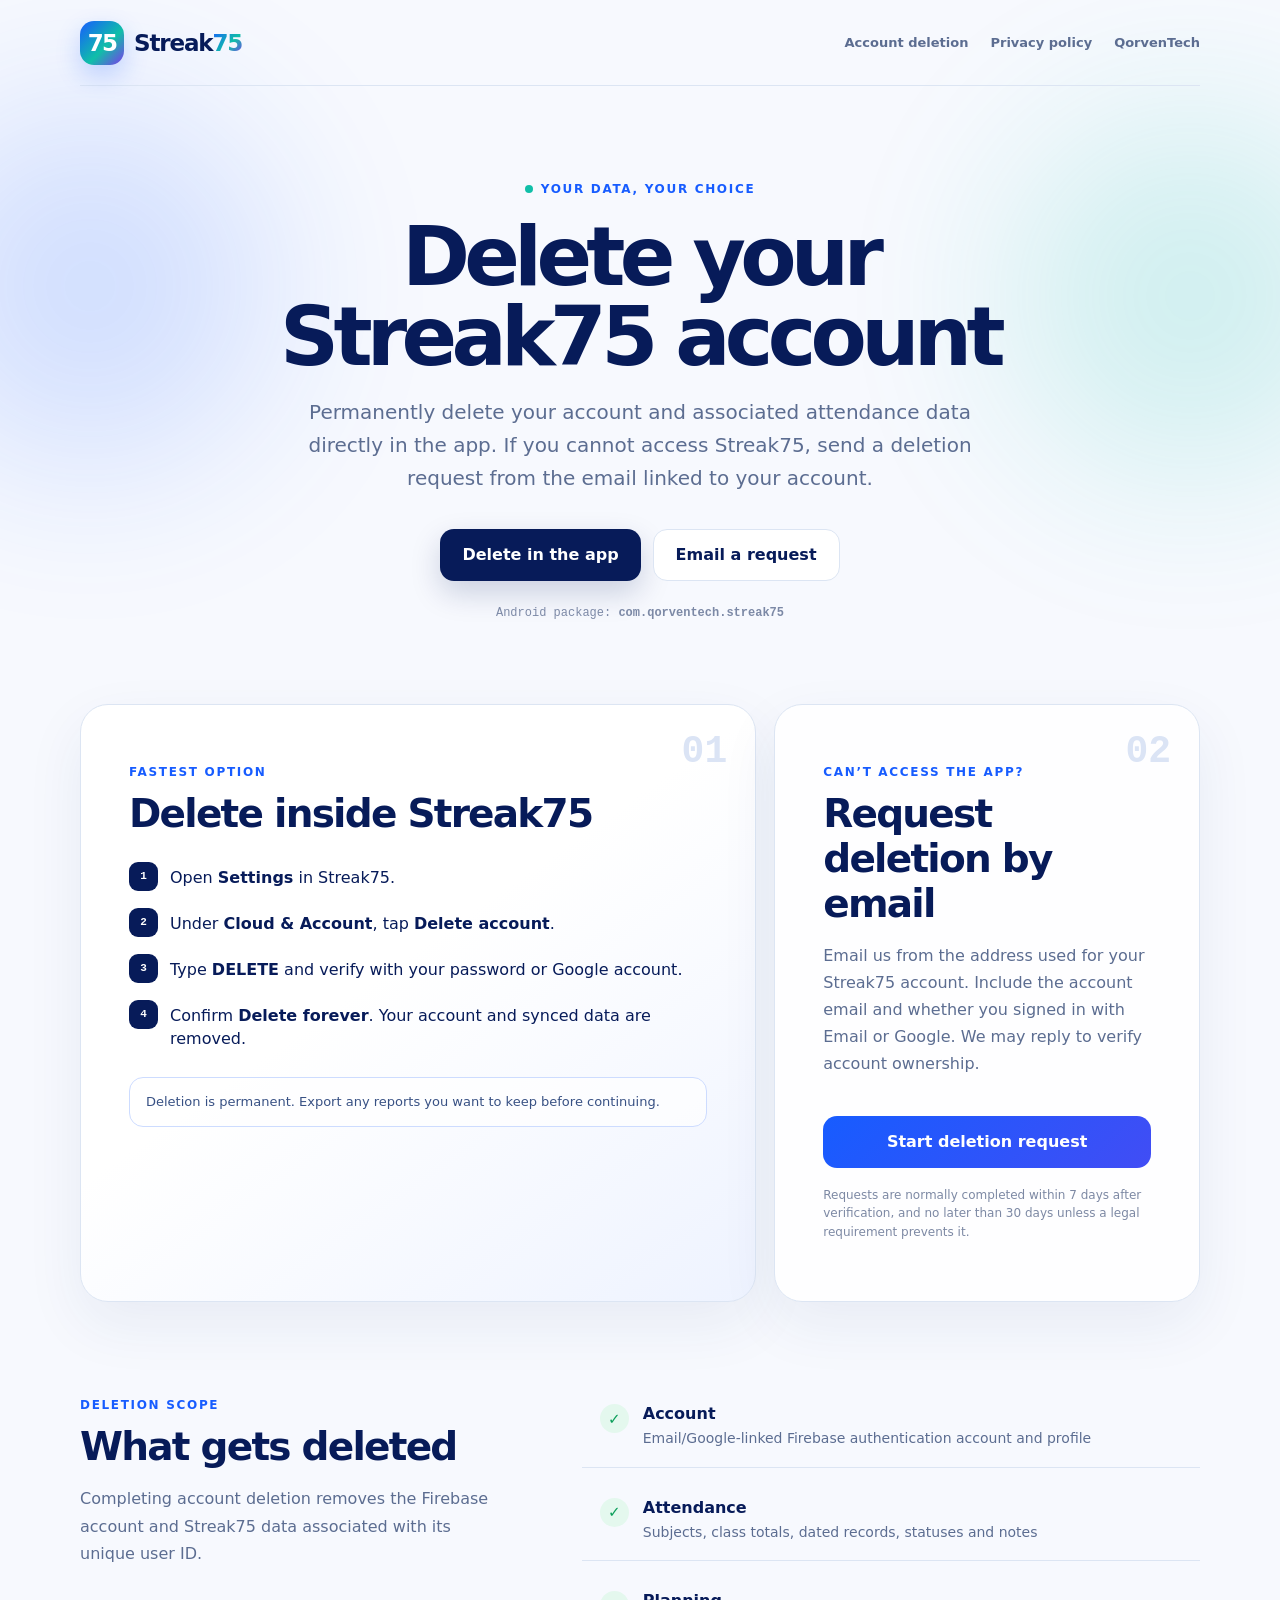
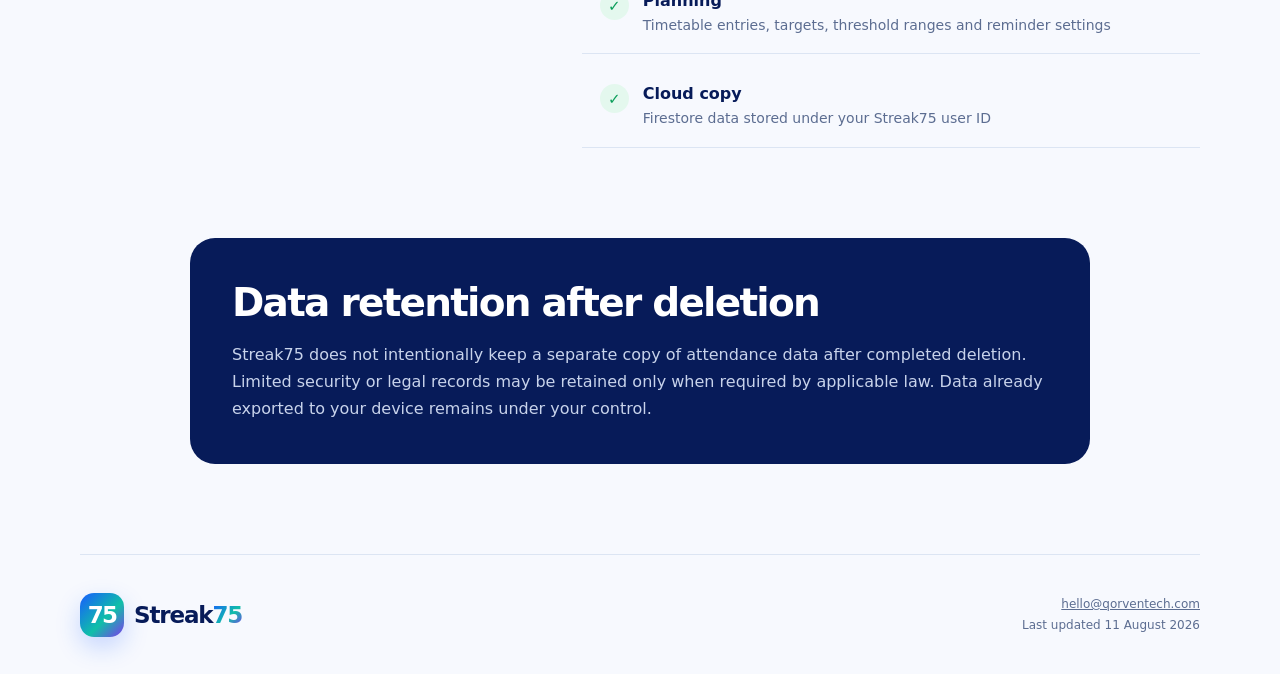
==== streak75/index.html @ 460e5b20 "Publish Streak75 account deletion page" ====
<!doctype html>
<html lang="en">
<head>
  <meta charset="utf-8">
  <meta name="viewport" content="width=device-width,initial-scale=1">
  <title>Delete your Streak75 account | QorvenTech</title>
  <meta name="description" content="Official Streak75 account and data deletion instructions from QorvenTech.">
  <link rel="canonical" href="https://qorventech.com/streak75/">
  <link rel="stylesheet" href="styles.css">
</head>
<body>
<main>
  <nav class="nav" aria-label="Streak75 account deletion">
    <a class="brand" href="#top"><span class="brand-mark">75</span><span>Streak<span class="brand75">75</span></span></a>
    <div class="nav-links"><span>Account deletion</span><a href="privacy/">Privacy policy</a><a href="https://qorventech.com/">QorvenTech</a></div>
  </nav>

  <section class="hero" id="top">
    <div class="eyebrow"><i></i>Your data, your choice</div>
    <h1>Delete your Streak75 account</h1>
    <p class="hero-copy">Permanently delete your account and associated attendance data directly in the app. If you cannot access Streak75, send a deletion request from the email linked to your account.</p>
    <div class="hero-actions">
      <a class="button button-primary" href="#in-app">Delete in the app</a>
      <a class="button button-secondary" href="mailto:hello@qorventech.com?subject=Streak75%20account%20deletion%20request&body=Hello%20Streak75%20Support%2C%0A%0AI%20want%20to%20permanently%20delete%20my%20Streak75%20account%20and%20associated%20data.%0A%0AAccount%20email%20used%20in%20Streak75%3A%20%0ASign-in%20method%20(Email%20or%20Google)%3A%20%0A%0AI%20understand%20this%20cannot%20be%20undone.">Email a request</a>
    </div>
    <p class="package">Android package: <strong>com.qorventech.streak75</strong></p>
  </section>

  <section class="grid" aria-label="Deletion options">
    <article class="card featured" id="in-app">
      <div class="card-no">01</div><p class="kicker">Fastest option</p><h2>Delete inside Streak75</h2>
      <ol class="steps">
        <li><span>1</span><p>Open <strong>Settings</strong> in Streak75.</p></li>
        <li><span>2</span><p>Under <strong>Cloud &amp; Account</strong>, tap <strong>Delete account</strong>.</p></li>
        <li><span>3</span><p>Type <strong>DELETE</strong> and verify with your password or Google account.</p></li>
        <li><span>4</span><p>Confirm <strong>Delete forever</strong>. Your account and synced data are removed.</p></li>
      </ol>
      <div class="callout">Deletion is permanent. Export any reports you want to keep before continuing.</div>
    </article>
    <article class="card">
      <div class="card-no">02</div><p class="kicker">Can’t access the app?</p><h2>Request deletion by email</h2>
      <p>Email us from the address used for your Streak75 account. Include the account email and whether you signed in with Email or Google. We may reply to verify account ownership.</p>
      <a class="button email" href="mailto:hello@qorventech.com?subject=Streak75%20account%20deletion%20request">Start deletion request</a>
      <p class="small">Requests are normally completed within 7 days after verification, and no later than 30 days unless a legal requirement prevents it.</p>
    </article>
  </section>

  <section class="data">
    <div><p class="kicker">Deletion scope</p><h2>What gets deleted</h2><p class="section-copy">Completing account deletion removes the Firebase account and Streak75 data associated with its unique user ID.</p></div>
    <div class="data-list">
      <div class="data-item"><span class="check">✓</span><div><h3>Account</h3><p>Email/Google-linked Firebase authentication account and profile</p></div></div>
      <div class="data-item"><span class="check">✓</span><div><h3>Attendance</h3><p>Subjects, class totals, dated records, statuses and notes</p></div></div>
      <div class="data-item"><span class="check">✓</span><div><h3>Planning</h3><p>Timetable entries, targets, threshold ranges and reminder settings</p></div></div>
      <div class="data-item"><span class="check">✓</span><div><h3>Cloud copy</h3><p>Firestore data stored under your Streak75 user ID</p></div></div>
    </div>
  </section>

  <section class="retention"><h2>Data retention after deletion</h2><p>Streak75 does not intentionally keep a separate copy of attendance data after completed deletion. Limited security or legal records may be retained only when required by applicable law. Data already exported to your device remains under your control.</p></section>
  <footer><a class="brand" href="#top"><span class="brand-mark">75</span><span>Streak<span class="brand75">75</span></span></a><div><a href="mailto:hello@qorventech.com">hello@qorventech.com</a><p>Last updated 11 August 2026</p></div></footer>
</main>
</body>
</html>
---- streak75/styles.css ----
:root {
  --ink: #071b59;
  --muted: #5c6d91;
  --blue: #175cff;
  --teal: #10bfa8;
  --paper: #f7f9fe;
  --line: #dce5f3;
}

* { box-sizing: border-box; }
html { scroll-behavior: smooth; }
body {
  margin: 0;
  background: var(--paper);
  color: var(--ink);
  font-family: Inter, ui-sans-serif, system-ui, -apple-system, BlinkMacSystemFont, "Segoe UI", sans-serif;
}
a { color: inherit; }
main { min-height: 100vh; overflow: hidden; }
.nav {
  width: min(1120px, calc(100% - 40px));
  min-height: 86px;
  margin: 0 auto;
  display: flex;
  align-items: center;
  justify-content: space-between;
  border-bottom: 1px solid var(--line);
}
.brand {
  display: inline-flex;
  align-items: center;
  gap: 10px;
  text-decoration: none;
  font-size: 23px;
  font-weight: 800;
  letter-spacing: -.05em;
}
.brand-mark {
  width: 44px;
  height: 44px;
  display: inline-grid;
  place-items: center;
  border-radius: 14px;
  color: white;
  background: linear-gradient(135deg, var(--blue), var(--teal) 58%, #7c3aed);
  box-shadow: 0 10px 24px rgba(23,92,255,.22);
  letter-spacing: -.08em;
}
.brand75 {
  background: linear-gradient(135deg, var(--blue), var(--teal) 58%, #7c3aed);
  background-clip: text;
  color: transparent;
}
.nav-links { display: flex; gap: 22px; color: var(--muted); font-size: 13px; font-weight: 700; }
.nav-links a { text-decoration: none; }
.nav-links a:hover { color: var(--blue); }
.hero {
  position: relative;
  width: min(940px, calc(100% - 40px));
  margin: 0 auto;
  padding: 92px 0 72px;
  text-align: center;
}
.hero::before, .hero::after {
  content: "";
  position: absolute;
  z-index: -1;
  width: 360px;
  height: 360px;
  border-radius: 50%;
  filter: blur(90px);
  opacity: .17;
}
.hero::before { left: -260px; top: 20px; background: var(--blue); }
.hero::after { right: -260px; top: 30px; background: var(--teal); }
.eyebrow, .kicker {
  color: var(--blue);
  font-size: 12px;
  font-weight: 800;
  letter-spacing: .14em;
  text-transform: uppercase;
}
.eyebrow { display: inline-flex; align-items: center; gap: 8px; }
.eyebrow i { width: 8px; height: 8px; border-radius: 50%; background: var(--teal); }
h1 {
  max-width: 820px;
  margin: 20px auto 18px;
  font-size: clamp(46px, 7vw, 82px);
  line-height: .98;
  letter-spacing: -.07em;
}
.hero-copy { max-width: 690px; margin: 0 auto; color: var(--muted); font-size: clamp(17px,2vw,20px); line-height: 1.65; }
.hero-actions { margin-top: 34px; display: flex; justify-content: center; gap: 12px; flex-wrap: wrap; }
.button {
  min-height: 52px;
  padding: 0 22px;
  border-radius: 14px;
  display: inline-flex;
  align-items: center;
  justify-content: center;
  font-weight: 750;
  text-decoration: none;
}
.button-primary { background: var(--ink); color: white; box-shadow: 0 12px 30px rgba(7,27,89,.18); }
.button-secondary { background: white; border: 1px solid var(--line); }
.package { margin-top: 25px; color: #7c89a6; font-family: ui-monospace, SFMono-Regular, Consolas, monospace; font-size: 12px; }
.grid {
  width: min(1120px, calc(100% - 40px));
  margin: 0 auto;
  display: grid;
  grid-template-columns: 1.35fr .85fr;
  gap: 18px;
}
.card {
  position: relative;
  padding: clamp(28px,4vw,48px);
  border: 1px solid var(--line);
  border-radius: 28px;
  background: rgba(255,255,255,.92);
  box-shadow: 0 22px 60px rgba(28,55,112,.07);
}
.card.featured { background: linear-gradient(145deg, white 45%, #eef3ff); }
.card-no { position: absolute; right: 28px; top: 25px; color: #dbe4f5; font: 700 38px ui-monospace, monospace; }
.card h2, .data h2, .retention h2 { margin: 9px 0 14px; font-size: clamp(27px,3.5vw,39px); letter-spacing: -.045em; }
.card > p:not(.kicker), .section-copy, .retention p { color: var(--muted); line-height: 1.7; }
.steps { list-style: none; margin: 26px 0 0; padding: 0; display: grid; gap: 17px; }
.steps li { display: flex; align-items: flex-start; gap: 12px; }
.steps span, .check {
  flex: 0 0 auto;
  width: 29px;
  height: 29px;
  border-radius: 9px;
  display: inline-flex;
  align-items: center;
  justify-content: center;
  background: var(--ink);
  color: white;
  font: 700 11px ui-monospace, monospace;
}
.steps p { margin: 4px 0 0; line-height: 1.45; }
.callout { margin-top: 27px; padding: 14px 16px; border: 1px solid #cddcff; border-radius: 14px; background: rgba(255,255,255,.7); color: #385184; font-size: 13px; line-height: 1.5; }
.email { width: 100%; margin-top: 22px; background: linear-gradient(135deg,var(--blue),#414df5); color: white; }
.small { margin-top: 18px; color: #7d89a4 !important; font-size: 12px; line-height: 1.55 !important; }
.data {
  width: min(1120px, calc(100% - 40px));
  margin: 84px auto 0;
  display: grid;
  grid-template-columns: .8fr 1.2fr;
  gap: clamp(30px,7vw,90px);
}
.data-list { display: grid; gap: 12px; }
.data-item { padding: 18px; display: flex; gap: 14px; border-bottom: 1px solid var(--line); }
.check { background: #e4f8ee; color: #0b9e5a; border-radius: 50%; font-family: inherit; font-size: 15px; }
.data-item h3 { margin: 0 0 5px; font-size: 16px; }
.data-item p { margin: 0; color: var(--muted); font-size: 14px; line-height: 1.45; }
.retention { width: min(900px, calc(100% - 40px)); margin: 90px auto; padding: 42px; border-radius: 25px; background: var(--ink); color: white; }
.retention h2 { margin-top: 0; }
.retention p { margin-bottom: 0; color: #c8d3eb; }
footer { width: min(1120px, calc(100% - 40px)); min-height: 120px; margin: 0 auto; border-top: 1px solid var(--line); display: flex; align-items: center; justify-content: space-between; }
footer > div { text-align: right; color: var(--muted); font-size: 12px; }
footer p { margin: 7px 0 0; }
.policy { width: min(830px, calc(100% - 40px)); margin: 0 auto; padding-bottom: 50px; }
.policy-header { padding: 78px 0 52px; border-bottom: 1px solid var(--line); }
.policy-header h1 { margin-left: 0; text-align: left; font-size: clamp(44px,7vw,72px); }
.policy-header .hero-copy { margin-left: 0; }
.policy-date { margin-top: 20px; color: #7c89a6; font: 12px ui-monospace, monospace; }
.policy section { padding: 34px 0; border-bottom: 1px solid var(--line); }
.policy section h2 { margin: 0 0 14px; font-size: 25px; letter-spacing: -.035em; }
.policy section h3 { margin: 24px 0 8px; font-size: 16px; }
.policy section p, .policy section li { color: var(--muted); font-size: 15px; line-height: 1.75; }
.policy section a { color: var(--blue); font-weight: 700; }
.policy section ul { padding-left: 20px; }
.contact { margin-top: 34px; padding: 30px !important; border: 0 !important; border-radius: 22px; background: white; box-shadow: 0 18px 50px rgba(28,55,112,.08); }

@media (max-width:760px) {
  .nav { min-height: 72px; }
  .nav-links { display: none; }
  .hero { padding: 70px 0 55px; }
  .grid, .data { grid-template-columns: 1fr; }
  .data { margin-top: 65px; gap: 18px; }
  .retention { margin: 65px auto; padding: 28px; }
  footer { padding: 28px 0; gap: 22px; align-items: flex-start; flex-direction: column; }
  footer > div { text-align: left; }
}

@media (prefers-reduced-motion:reduce) {
  html { scroll-behavior: auto; }
}
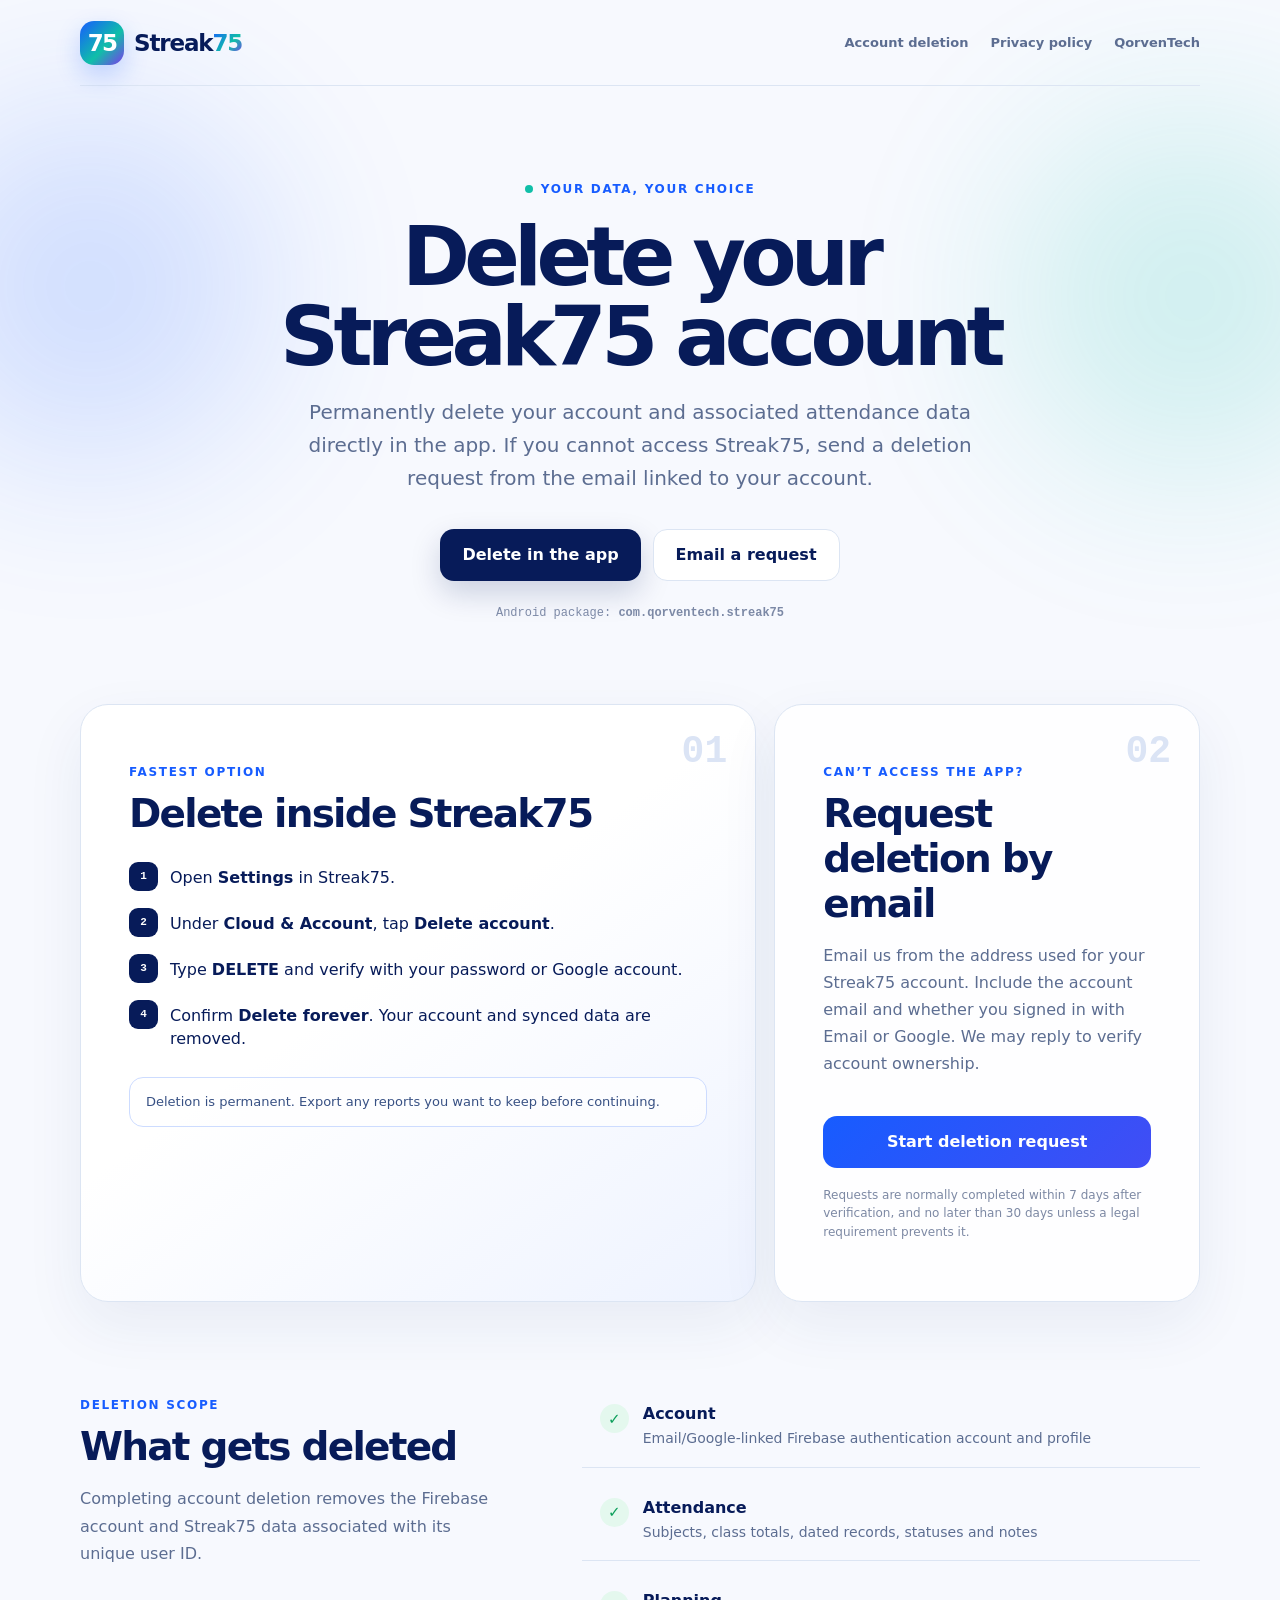
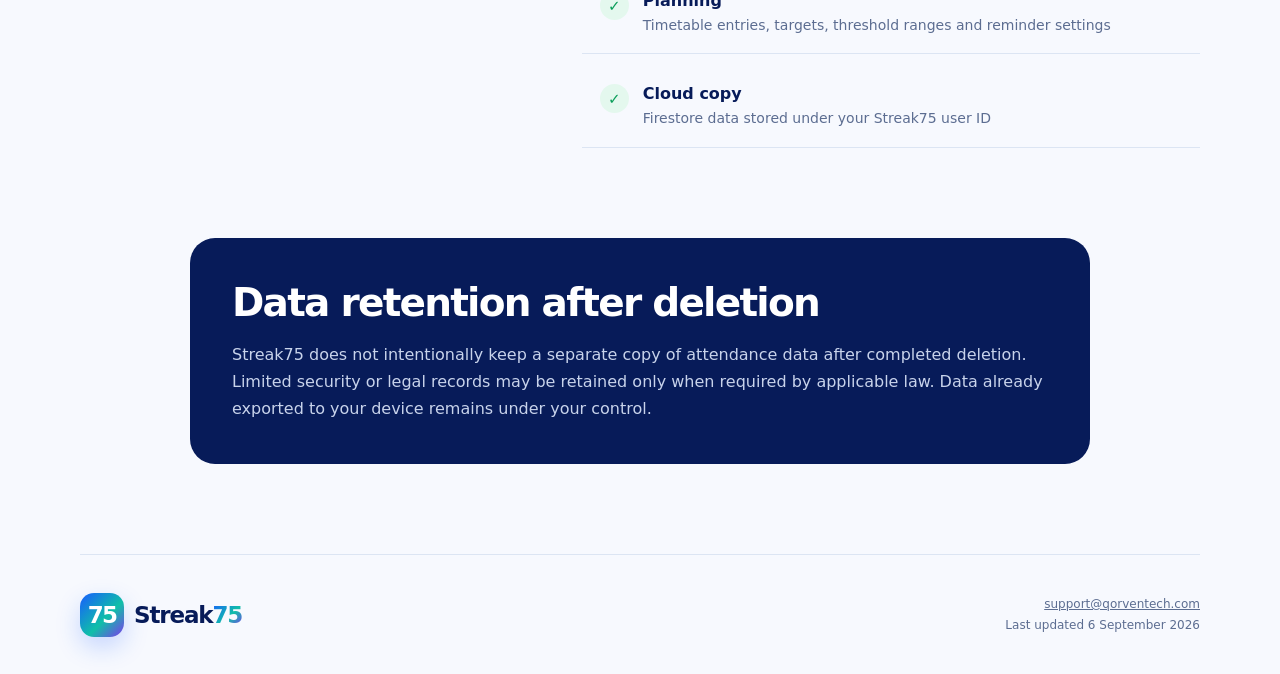
==== commit 172c8815: "Update Streak75 support contact" ====
--- a/streak75/index.html
+++ b/streak75/index.html
@@ -21,7 +21,7 @@
     <p class="hero-copy">Permanently delete your account and associated attendance data directly in the app. If you cannot access Streak75, send a deletion request from the email linked to your account.</p>
     <div class="hero-actions">
       <a class="button button-primary" href="#in-app">Delete in the app</a>
-      <a class="button button-secondary" href="mailto:hello@qorventech.com?subject=Streak75%20account%20deletion%20request&body=Hello%20Streak75%20Support%2C%0A%0AI%20want%20to%20permanently%20delete%20my%20Streak75%20account%20and%20associated%20data.%0A%0AAccount%20email%20used%20in%20Streak75%3A%20%0ASign-in%20method%20(Email%20or%20Google)%3A%20%0A%0AI%20understand%20this%20cannot%20be%20undone.">Email a request</a>
+      <a class="button button-secondary" href="mailto:support@qorventech.com?subject=Streak75%20account%20deletion%20request&body=Hello%20Streak75%20Support%2C%0A%0AI%20want%20to%20permanently%20delete%20my%20Streak75%20account%20and%20associated%20data.%0A%0AAccount%20email%20used%20in%20Streak75%3A%20%0ASign-in%20method%20(Email%20or%20Google)%3A%20%0A%0AI%20understand%20this%20cannot%20be%20undone.">Email a request</a>
     </div>
     <p class="package">Android package: <strong>com.qorventech.streak75</strong></p>
   </section>
@@ -40,7 +40,7 @@
     <article class="card">
       <div class="card-no">02</div><p class="kicker">Can’t access the app?</p><h2>Request deletion by email</h2>
       <p>Email us from the address used for your Streak75 account. Include the account email and whether you signed in with Email or Google. We may reply to verify account ownership.</p>
-      <a class="button email" href="mailto:hello@qorventech.com?subject=Streak75%20account%20deletion%20request">Start deletion request</a>
+      <a class="button email" href="mailto:support@qorventech.com?subject=Streak75%20account%20deletion%20request">Start deletion request</a>
       <p class="small">Requests are normally completed within 7 days after verification, and no later than 30 days unless a legal requirement prevents it.</p>
     </article>
   </section>
@@ -56,7 +56,7 @@
   </section>
 
   <section class="retention"><h2>Data retention after deletion</h2><p>Streak75 does not intentionally keep a separate copy of attendance data after completed deletion. Limited security or legal records may be retained only when required by applicable law. Data already exported to your device remains under your control.</p></section>
-  <footer><a class="brand" href="#top"><span class="brand-mark">75</span><span>Streak<span class="brand75">75</span></span></a><div><a href="mailto:hello@qorventech.com">hello@qorventech.com</a><p>Last updated 11 August 2026</p></div></footer>
+  <footer><a class="brand" href="#top"><span class="brand-mark">75</span><span>Streak<span class="brand75">75</span></span></a><div><a href="mailto:support@qorventech.com">support@qorventech.com</a><p>Last updated 6 September 2026</p></div></footer>
 </main>
 </body>
 </html>
